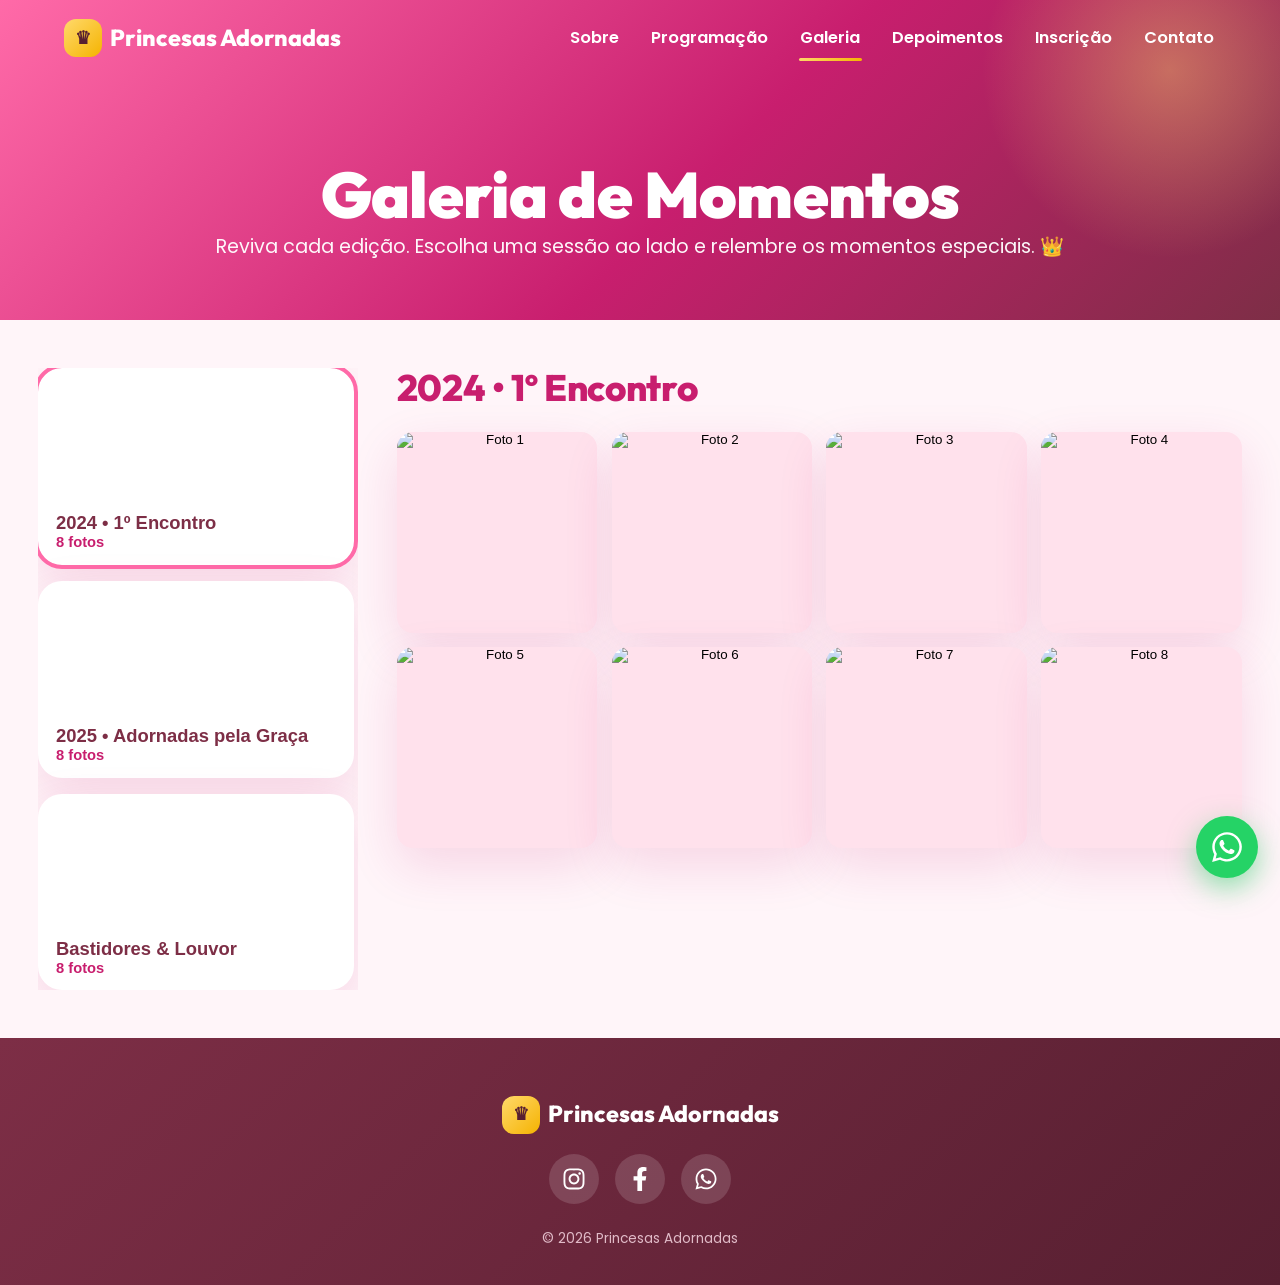
==== galeria.html @ 13e782c6 "Initial commit: site Princesas Adornadas Site estático do evento Princesas Adornadas com integração " ====
<!DOCTYPE html>
<html lang="pt-BR">
<head>
  <meta charset="UTF-8">
  <meta name="viewport" content="width=device-width, initial-scale=1.0">
  <title>Galeria — Princesas Adornadas</title>
  <meta name="description" content="Reviva os melhores momentos dos encontros Princesas Adornadas — fotos por edição.">
  <link rel="icon" href="favicon.svg" type="image/svg+xml">
  <link rel="preconnect" href="https://fonts.googleapis.com">
  <link rel="preconnect" href="https://fonts.gstatic.com" crossorigin>
  <link href="https://fonts.googleapis.com/css2?family=Cormorant+Garamond:ital,wght@1,500;1,600&family=Outfit:wght@500;600;700;800;900&family=Poppins:wght@300;400;500;600;700&display=swap" rel="stylesheet">
  <link rel="stylesheet" href="css/styles.css">
</head>
<body>

  <!-- ===== Topbar ===== -->
  <header id="topbar" class="compacto">
    <a href="index.html" class="logo"><span class="coroa">♛</span> <span data-nome-evento>Princesas Adornadas</span></a>
    <nav>
      <button id="menuBtn" aria-label="Abrir menu" aria-expanded="false">☰</button>
      <div class="nav-links" id="navLinks">
        <a href="index.html#sobre">Sobre</a>
        <a href="index.html#programacao">Programação</a>
        <a href="galeria.html" aria-current="page">Galeria</a>
        <a href="index.html#depoimentos">Depoimentos</a>
        <a href="inscricao.html">Inscrição</a>
        <a href="index.html#contato">Contato</a>
      </div>
    </nav>
  </header>

  <!-- ===== Hero da galeria ===== -->
  <section class="galeria-hero">
    <h1>Galeria de Momentos</h1>
    <p>Reviva cada edição. Escolha uma sessão ao lado e relembre os momentos especiais. 👑</p>
  </section>

  <!-- ===== Layout: menu de sessões + grade ===== -->
  <main class="galeria-layout">
    <aside id="galeria-menu" aria-label="Sessões"></aside>
    <section>
      <h2 id="galeria-titulo">Carregando…</h2>
      <div id="galeria-grade"></div>
    </section>
  </main>

  <!-- ===== Lightbox ===== -->
  <div id="lightbox" aria-hidden="true">
    <button class="lb-btn lb-fechar" onclick="fecharLightbox()" aria-label="Fechar">✕</button>
    <button class="lb-btn lb-prev" onclick="navLightbox(-1)" aria-label="Anterior">‹</button>
    <img id="lb-img" src="" alt="Foto ampliada">
    <button class="lb-btn lb-next" onclick="navLightbox(1)" aria-label="Próxima">›</button>
  </div>

  <!-- ===== Rodapé ===== -->
  <footer>
    <div class="logo"><span class="coroa">♛</span> <span data-nome-evento>Princesas Adornadas</span></div>
    <div class="redes">
      <a data-instagram target="_blank" rel="noopener" aria-label="Instagram"><svg class="ig-svg" viewBox="0 0 448 512" aria-hidden="true"><path d="M224.1 141c-63.6 0-114.9 51.3-114.9 114.9s51.3 114.9 114.9 114.9S339 319.5 339 255.9 287.7 141 224.1 141zm0 189.6c-41.1 0-74.7-33.5-74.7-74.7s33.5-74.7 74.7-74.7 74.7 33.5 74.7 74.7-33.6 74.7-74.7 74.7zm146.4-194.3c0 14.9-12 26.8-26.8 26.8-14.9 0-26.8-12-26.8-26.8s12-26.8 26.8-26.8 26.8 12 26.8 26.8zm76.1 27.2c-1.7-35.9-9.9-67.7-36.2-93.9-26.2-26.2-58-34.4-93.9-36.2-37-2.1-147.9-2.1-184.9 0-35.8 1.7-67.6 9.9-93.9 36.1s-34.4 58-36.2 93.9c-2.1 37-2.1 147.9 0 184.9 1.7 35.9 9.9 67.7 36.2 93.9s58 34.4 93.9 36.2c37 2.1 147.9 2.1 184.9 0 35.9-1.7 67.7-9.9 93.9-36.2 26.2-26.2 34.4-58 36.2-93.9 2.1-37 2.1-147.8 0-184.8zM398.8 388c-7.8 19.6-22.9 34.7-42.6 42.6-29.5 11.7-99.5 9-132.1 9s-102.7 2.6-132.1-9c-19.6-7.8-34.7-22.9-42.6-42.6-11.7-29.5-9-99.5-9-132.1s-2.6-102.7 9-132.1c7.8-19.6 22.9-34.7 42.6-42.6 29.5-11.7 99.5-9 132.1-9s102.7-2.6 132.1 9c19.6 7.8 34.7 22.9 42.6 42.6 11.7 29.5 9 99.5 9 132.1s2.7 102.7-9 132.1z"/></svg></a>
      <a data-facebook target="_blank" rel="noopener" aria-label="Facebook"><svg class="fb-svg" viewBox="0 0 320 512" aria-hidden="true"><path d="M279.14 288l14.22-92.66h-88.91v-60.13c0-25.35 12.42-50.06 52.24-50.06h40.42V6.26S260.43 0 225.36 0c-73.22 0-121.08 44.38-121.08 124.72v70.62H22.89V288h81.39v224h100.17V288z"/></svg></a>
      <a data-whatsapp target="_blank" rel="noopener" aria-label="WhatsApp"><svg class="wa-svg" viewBox="0 0 448 512" aria-hidden="true"><path d="M380.9 97.1C339 55.1 283.2 32 223.9 32c-122.4 0-222 99.6-222 222 0 39.1 10.2 77.3 29.6 111L0 480l117.7-30.9c32.4 17.7 68.9 27 106.1 27h.1c122.3 0 224.1-99.6 224.1-222 0-59.3-25.2-115-67.1-157zm-157 341.6c-33.2 0-65.7-8.9-94-25.7l-6.7-4-69.8 18.3L72 359.2l-4.4-7c-18.5-29.4-28.2-63.3-28.2-98.2 0-101.7 82.8-184.5 184.6-184.5 49.3 0 95.6 19.2 130.4 54.1 34.8 34.9 56.2 81.2 56.1 130.5 0 101.8-84.9 184.6-186.6 184.6zm101.2-138.2c-5.5-2.8-32.8-16.2-37.9-18-5.1-1.9-8.8-2.8-12.5 2.8-3.7 5.6-14.3 18-17.6 21.8-3.2 3.7-6.5 4.2-12 1.4-32.6-16.3-54-29.1-75.5-66-5.7-9.8 5.7-9.1 16.3-30.3 1.8-3.7.9-6.9-.5-9.7-1.4-2.8-12.5-30.1-17.1-41.2-4.5-10.8-9.1-9.3-12.5-9.5-3.2-.2-6.9-.2-10.6-.2-3.7 0-9.7 1.4-14.8 6.9-5.1 5.6-19.4 19-19.4 46.3 0 27.3 19.9 53.7 22.6 57.4 2.8 3.7 39.1 59.7 94.8 83.8 35.2 15.2 49 16.5 66.6 13.9 10.7-1.6 32.8-13.4 37.4-26.4 4.6-13 4.6-24.1 3.2-26.4-1.3-2.5-5-3.9-10.5-6.6z"/></svg></a>
    </div>
    <p class="copy">© <span id="ano"></span> Princesas Adornadas</p>
  </footer>

  <a id="whatsFloat" data-whatsapp target="_blank" rel="noopener" aria-label="Fale no WhatsApp"><svg class="wa-svg" viewBox="0 0 448 512" aria-hidden="true"><path d="M380.9 97.1C339 55.1 283.2 32 223.9 32c-122.4 0-222 99.6-222 222 0 39.1 10.2 77.3 29.6 111L0 480l117.7-30.9c32.4 17.7 68.9 27 106.1 27h.1c122.3 0 224.1-99.6 224.1-222 0-59.3-25.2-115-67.1-157zm-157 341.6c-33.2 0-65.7-8.9-94-25.7l-6.7-4-69.8 18.3L72 359.2l-4.4-7c-18.5-29.4-28.2-63.3-28.2-98.2 0-101.7 82.8-184.5 184.6-184.5 49.3 0 95.6 19.2 130.4 54.1 34.8 34.9 56.2 81.2 56.1 130.5 0 101.8-84.9 184.6-186.6 184.6zm101.2-138.2c-5.5-2.8-32.8-16.2-37.9-18-5.1-1.9-8.8-2.8-12.5 2.8-3.7 5.6-14.3 18-17.6 21.8-3.2 3.7-6.5 4.2-12 1.4-32.6-16.3-54-29.1-75.5-66-5.7-9.8 5.7-9.1 16.3-30.3 1.8-3.7.9-6.9-.5-9.7-1.4-2.8-12.5-30.1-17.1-41.2-4.5-10.8-9.1-9.3-12.5-9.5-3.2-.2-6.9-.2-10.6-.2-3.7 0-9.7 1.4-14.8 6.9-5.1 5.6-19.4 19-19.4 46.3 0 27.3 19.9 53.7 22.6 57.4 2.8 3.7 39.1 59.7 94.8 83.8 35.2 15.2 49 16.5 66.6 13.9 10.7-1.6 32.8-13.4 37.4-26.4 4.6-13 4.6-24.1 3.2-26.4-1.3-2.5-5-3.9-10.5-6.6z"/></svg></a>

  <script src="js/config.js"></script>
  <script src="js/api.js"></script>
  <script src="js/drive.js"></script>
  <script src="js/galeria.js"></script>
  <script src="js/main.js"></script>
</body>
</html>
---- css/styles.css ----
/* =====================================================================
   PRINCESAS ADORNADAS — Estilos (visual moderno / landing de evento)
   Vibrante, arredondado, com gradientes rosa-magenta + dourado.
   Acessível: fontes grandes, alto contraste, botões grandes, foco visível.
   ===================================================================== */

:root {
  /* Cores da marca (vivas) */
  --vinho: #7d2e46;
  --vinho-esc: #571f31;
  --magenta: #c81e6e;
  --magenta-esc: #a01457;
  --rosa: #ff6aa8;
  --rosa-claro: #ffe1ec;
  --rosa-bg: #fff5f9;
  --ouro: #f5b301;
  --ouro-esc: #c98a00;
  --ouro-claro: #ffd96b;
  --texto: #3a2230;
  --texto-suave: #6b4a5a;
  --branco: #ffffff;

  /* Gradientes */
  --grad-primario: linear-gradient(135deg, #ff6aa8 0%, #c81e6e 100%);
  --grad-festa: linear-gradient(135deg, #ff6aa8 0%, #c81e6e 55%, #7d2e46 100%);
  --grad-ouro: linear-gradient(135deg, #ffd96b 0%, #f5b301 100%);
  --grad-escuro: linear-gradient(135deg, #7d2e46 0%, #571f31 100%);

  /* Formas / sombras */
  --r: 24px;
  --r-lg: 34px;
  --r-sm: 16px;
  --sombra: 0 18px 50px rgba(200, 30, 110, .14);
  --sombra-forte: 0 26px 70px rgba(200, 30, 110, .26);
  --glow: 0 12px 30px rgba(255, 106, 168, .5);

  --fonte-titulo: "Outfit", "Segoe UI", sans-serif;
  --fonte-corpo: "Poppins", "Segoe UI", sans-serif;
  --fonte-fancy: "Cormorant Garamond", Georgia, serif;
}

* { margin: 0; padding: 0; box-sizing: border-box; }
html { scroll-behavior: smooth; }
body {
  font-family: var(--fonte-corpo);
  color: var(--texto);
  background: var(--rosa-bg);
  font-size: 18px;
  line-height: 1.75;
  overflow-x: hidden;
  -webkit-text-size-adjust: 100%;
}
img { max-width: 100%; display: block; }
a { color: inherit; text-decoration: none; }
h1, h2, h3 { font-family: var(--fonte-titulo); color: var(--vinho); font-weight: 800; line-height: 1.1; letter-spacing: -.01em; }

a:focus-visible, button:focus-visible, [tabindex]:focus-visible {
  outline: 3px solid var(--magenta); outline-offset: 3px; border-radius: 8px;
}
@media (prefers-reduced-motion: reduce) {
  * { animation: none !important; transition: none !important; scroll-behavior: auto !important; }
  [data-reveal] { opacity: 1 !important; transform: none !important; }
}

/* ---------- Utilidades ---------- */
.container { width: min(1160px, 92%); margin: 0 auto; }
.secao { padding: 96px 0; position: relative; }
.secao-alt { background:
  radial-gradient(1200px 500px at 100% -10%, rgba(255,106,168,.12), transparent 60%),
  radial-gradient(900px 500px at -10% 110%, rgba(245,179,1,.12), transparent 60%),
  #fff; }
.titulo-secao {
  font-size: clamp(2.1rem, 5.2vw, 3.4rem); text-align: center; margin-bottom: .4rem; font-weight: 900;
  background: var(--grad-festa); -webkit-background-clip: text; background-clip: text; color: transparent;
}
.subtitulo-secao { text-align: center; color: var(--texto-suave); font-size: 1.2rem; margin-bottom: 3rem; font-weight: 500; }
/* "eyebrow" / selo de seção */
.eyebrow { display: block; text-align: center; text-transform: uppercase; letter-spacing: .18em;
  font-weight: 700; font-size: .82rem; color: var(--magenta); margin-bottom: .8rem; }
.eyebrow::before { content: "✦ "; }
.ornamento { display: none; }

/* ---------- Botões ---------- */
.btn {
  display: inline-flex; align-items: center; gap: .6rem; justify-content: center;
  padding: 1.1rem 2.4rem; border-radius: 999px; font-weight: 700; font-size: 1.1rem;
  min-height: 56px; cursor: pointer; border: none; transition: transform .25s, box-shadow .25s, background .25s;
  letter-spacing: .01em; text-align: center; font-family: var(--fonte-titulo);
}
.btn:hover { transform: translateY(-3px); }
.btn-ouro { background: var(--grad-ouro); color: var(--vinho-esc); box-shadow: 0 12px 30px rgba(245,179,1,.45); }
.btn-ouro:hover { box-shadow: 0 18px 40px rgba(245,179,1,.6); }
.btn-vinho, .btn-primario { background: var(--grad-primario); color: #fff; box-shadow: var(--glow); }
.btn-vinho:hover, .btn-primario:hover { box-shadow: 0 18px 44px rgba(255,106,168,.65); }
.btn-linha { background: rgba(255,255,255,.14); border: 2px solid rgba(255,255,255,.85); color: #fff; backdrop-filter: blur(4px); }
.btn-linha:hover { background: #fff; color: var(--magenta); }
.btn-grande { font-size: 1.3rem; padding: 1.3rem 3rem; min-height: 64px; }
.btn-whats { background: #25d366; color: #fff; box-shadow: 0 12px 30px rgba(37,211,102,.4); }
.btn-whats:hover { background: #1da851; }
.btn-whats .wa-svg { width: 1.4em; height: 1.4em; color: #fff; fill: #fff; }

/* ---------- Topbar ---------- */
#topbar {
  position: fixed; top: 0; left: 0; right: 0; z-index: 100;
  display: flex; align-items: center; justify-content: space-between;
  padding: 1.1rem 5%; transition: .35s;
}
#topbar.compacto { background: rgba(255,255,255,.92); box-shadow: 0 6px 26px rgba(200,30,110,.12); padding: .6rem 5%; backdrop-filter: blur(10px); }
.logo { font-family: var(--fonte-titulo); font-size: 1.45rem; font-weight: 800; color: #fff; display: flex; align-items: center; gap: .5rem; }
#topbar.compacto .logo { color: var(--vinho); }
.logo .coroa {
  display: inline-flex; align-items: center; justify-content: center; width: 38px; height: 38px;
  border-radius: 12px; background: var(--grad-ouro); color: var(--vinho-esc); font-size: 1.1rem;
}
.nav-links { display: flex; gap: 1.8rem; align-items: center; }
.nav-links a { font-weight: 600; font-size: 1.02rem; position: relative; color: #fff; padding: .3rem .1rem; }
#topbar.compacto .nav-links a { color: var(--texto); }
.nav-links a::after { content: ""; position: absolute; left: 0; bottom: -4px; width: 0; height: 3px; background: var(--grad-ouro); border-radius: 3px; transition: .3s; }
.nav-links a:hover::after, .nav-links a[aria-current]::after { width: 100%; }
#menuBtn { display: none; background: none; border: none; font-size: 1.7rem; color: #fff; cursor: pointer; }
#topbar.compacto #menuBtn { color: var(--vinho); }

/* ---------- Hero ---------- */
.hero {
  min-height: 100vh; display: flex; align-items: center; justify-content: center;
  text-align: center; position: relative; color: #fff; padding: 8rem 5% 5rem; overflow: hidden;
  background:
    linear-gradient(135deg, rgba(125,46,70,.86), rgba(200,30,110,.66)),
    url("https://images.unsplash.com/photo-1519225421980-715cb0215aed?w=1600&q=80") center/cover;
}
.hero::before, .hero::after { content: ""; position: absolute; border-radius: 50%; filter: blur(10px); opacity: .5; }
.hero::before { width: 320px; height: 320px; background: radial-gradient(circle, rgba(255,217,107,.6), transparent 70%); top: -80px; right: -60px; }
.hero::after { width: 360px; height: 360px; background: radial-gradient(circle, rgba(255,106,168,.55), transparent 70%); bottom: -120px; left: -80px; }
.hero-conteudo { max-width: 820px; position: relative; z-index: 1; animation: subir 1s ease; }
.hero .selo {
  display: inline-block; font-family: var(--fonte-titulo); letter-spacing: .2em; text-transform: uppercase;
  font-size: .82rem; font-weight: 700; color: #fff; margin-bottom: 1.4rem;
  background: rgba(255,255,255,.18); border: 1px solid rgba(255,255,255,.4);
  padding: .5rem 1.2rem; border-radius: 999px; backdrop-filter: blur(4px);
}
.hero h1 { color: #fff; font-size: clamp(3rem, 9vw, 6rem); font-weight: 900; text-shadow: 0 8px 40px rgba(0,0,0,.25); }
.hero .tema {
  font-family: var(--fonte-fancy); font-style: italic; font-size: clamp(1.4rem, 3.2vw, 2.2rem);
  font-weight: 600; margin-top: .4rem;
  background: var(--grad-ouro); -webkit-background-clip: text; background-clip: text; color: transparent;
  display: inline-block;
}
.hero .sub { margin: 1.4rem auto 2.2rem; font-size: 1.15rem; opacity: .96; max-width: 600px; }
.hero-botoes { display: flex; gap: 1rem; justify-content: center; flex-wrap: wrap; }
.hero .scroll-dica { position: absolute; bottom: 26px; left: 50%; transform: translateX(-50%); font-size: 2rem; color: #fff; z-index: 1; animation: pular 1.8s infinite; opacity: .9; }

/* ---------- Versículo ---------- */
.versiculo-bloco { text-align: center; max-width: 900px; margin: 0 auto; position: relative;
  background: var(--branco); border-radius: var(--r-lg); padding: 3.5rem 2.5rem; box-shadow: var(--sombra);
  border: 2px solid var(--rosa-claro); }
.versiculo-bloco::before { content: "❝"; font-family: var(--fonte-fancy); font-size: 5rem; color: var(--rosa);
  position: absolute; top: 6px; left: 30px; line-height: 1; }
.versiculo-bloco blockquote { font-family: var(--fonte-fancy); font-size: clamp(1.6rem, 4vw, 2.7rem); color: var(--vinho); font-style: italic; font-weight: 600; }
.versiculo-bloco cite { display: inline-block; margin-top: 1.4rem; color: #fff; font-style: normal; letter-spacing: .12em;
  text-transform: uppercase; font-size: .9rem; font-weight: 700; font-family: var(--fonte-titulo);
  background: var(--grad-primario); padding: .5rem 1.3rem; border-radius: 999px; }

/* ---------- Carrossel ---------- */
.carrossel { position: relative; max-width: 1000px; margin: 0 auto; border-radius: var(--r-lg);
  overflow: hidden; box-shadow: var(--sombra-forte); background: var(--rosa-claro); }
.car-trilho { position: relative; width: 100%; aspect-ratio: 16/9; }
.car-slide { position: absolute; inset: 0; opacity: 0; transition: opacity .7s ease; transform: scale(1.04); }
.car-slide.ativo { opacity: 1; transform: scale(1); transition: opacity .7s ease, transform 6s ease; }
.car-slide img { width: 100%; height: 100%; object-fit: cover; user-select: none; -webkit-user-drag: none; }
.car-btn { position: absolute; top: 50%; transform: translateY(-50%); width: 58px; height: 58px;
  border-radius: 50%; border: none; background: rgba(255,255,255,.92); color: var(--magenta);
  font-size: 2.2rem; line-height: 1; cursor: pointer; box-shadow: 0 6px 18px rgba(0,0,0,.25);
  display: flex; align-items: center; justify-content: center; transition: .25s; }
.car-btn:hover { background: var(--magenta); color: #fff; transform: translateY(-50%) scale(1.08); }
.car-prev { left: 16px; } .car-next { right: 16px; }
.car-dots { position: absolute; bottom: 16px; left: 0; right: 0; display: flex; gap: 10px; justify-content: center; }
.car-dot { width: 13px; height: 13px; border-radius: 999px; border: 2px solid #fff; background: rgba(255,255,255,.35);
  cursor: pointer; padding: 0; transition: .25s; }
.car-dot.ativo { background: #fff; width: 30px; }

/* ---------- Próximo evento + Countdown ---------- */
.evento-card { background: var(--branco); border-radius: var(--r-lg); box-shadow: var(--sombra); padding: 3rem 2rem;
  text-align: center; border: 2px solid var(--rosa-claro); max-width: 860px; margin: 0 auto; }
.evento-card h2, .evento-card h3 { font-size: clamp(1.7rem, 4vw, 2.3rem); }
.evento-meta { color: var(--magenta); margin: .5rem 0 2rem; font-size: 1.12rem; font-weight: 600; }
#countdown { display: flex; gap: 1rem; justify-content: center; flex-wrap: wrap; margin-bottom: 2rem; }
.cd-cell { background: var(--grad-festa); color: #fff; border-radius: 20px; min-width: 92px; padding: 1.1rem .6rem;
  box-shadow: var(--glow); }
.cd-num { display: block; font-size: 2.6rem; font-weight: 900; font-family: var(--fonte-titulo); line-height: 1; }
.cd-lbl { font-size: .72rem; text-transform: uppercase; letter-spacing: .14em; opacity: .92; font-weight: 600; }
.cd-fim { font-size: 1.6rem; font-weight: 800; color: var(--magenta); }

/* ---------- Sobre ---------- */
.sobre-grid { display: grid; grid-template-columns: 1fr 1fr; gap: 3.5rem; align-items: center; }
.sobre-grid img { border-radius: var(--r-lg); box-shadow: var(--sombra-forte); }
.sobre-texto p { margin-bottom: 1rem; color: var(--texto-suave); }
.sobre-texto p strong { color: var(--vinho); }
.pilares { display: grid; grid-template-columns: repeat(3, 1fr); gap: 1.4rem; margin-top: 3rem; }
.pilar { text-align: center; background: var(--branco); border-radius: var(--r); padding: 2.2rem 1.4rem; box-shadow: var(--sombra); transition: transform .3s, box-shadow .3s; }
.pilar:hover { transform: translateY(-8px); box-shadow: var(--sombra-forte); }
.pilar .ico { width: 72px; height: 72px; margin: 0 auto .8rem; border-radius: 20px; display: flex; align-items: center;
  justify-content: center; font-size: 2rem; background: var(--grad-primario); color: #fff; box-shadow: var(--glow); }
.pilar h3 { font-size: 1.35rem; margin-bottom: .4rem; }
.pilar p { color: var(--texto-suave); }

/* ---------- Idealizadora ---------- */
.ideal-card { display: grid; grid-template-columns: 280px 1fr; gap: 2.8rem; align-items: center;
  max-width: 920px; margin: 0 auto; background: var(--branco); border-radius: var(--r-lg);
  box-shadow: var(--sombra); padding: 2.8rem; }
.ideal-foto { width: 100%; aspect-ratio: 1; border-radius: 50%; background: var(--grad-primario) center/cover no-repeat;
  display: flex; align-items: center; justify-content: center; box-shadow: var(--glow);
  border: 6px solid #fff; outline: 3px solid var(--ouro-claro); }
.ideal-inicial { font-family: var(--fonte-titulo); font-size: 5rem; color: #fff; font-weight: 900; }
.ideal-texto h3 { font-size: 2.2rem; }
.ideal-papel { display: inline-block; color: #fff; background: var(--grad-primario); letter-spacing: .08em;
  text-transform: uppercase; font-size: .82rem; padding: .35rem 1rem; border-radius: 999px; margin: .4rem 0 1rem; font-weight: 700; }
.ideal-texto p { color: var(--texto-suave); margin-bottom: 1.2rem; }

/* ---------- Programação ---------- */
#programacao-lista { max-width: 860px; margin: 0 auto; display: grid; gap: 2.5rem; }
.prog-sessao { font-size: 1.7rem; display: inline-flex; align-items: center; gap: .6rem; margin-bottom: 1.2rem; color: var(--magenta); }
.prog-sessao::before { content: "●"; color: var(--ouro); }
.prog-ul { list-style: none; display: grid; gap: .9rem; }
.prog-item { display: flex; gap: 1.3rem; background: var(--branco); border-radius: var(--r); padding: 1.2rem 1.4rem;
  box-shadow: var(--sombra); align-items: flex-start; border-left: 6px solid var(--rosa); transition: transform .25s; }
.prog-item:hover { transform: translateX(6px); }
.prog-hora { font-family: var(--fonte-titulo); font-size: 1.5rem; font-weight: 800; color: var(--magenta); min-width: 72px; }
.prog-info strong { color: var(--vinho); font-size: 1.1rem; }
.prog-info p { color: var(--texto-suave); }

/* ---------- Depoimentos ---------- */
#depoimentos-lista { display: grid; grid-template-columns: repeat(auto-fit, minmax(300px, 1fr)); gap: 1.6rem; }
.dep-card { background: var(--branco); border-radius: var(--r); padding: 2.4rem 1.9rem 1.9rem; box-shadow: var(--sombra);
  position: relative; transition: transform .3s, box-shadow .3s; border-top: 5px solid transparent;
  border-image: var(--grad-primario) 1; }
.dep-card:hover { transform: translateY(-8px); box-shadow: var(--sombra-forte); }
.dep-aspas { font-family: var(--fonte-fancy); font-size: 4.5rem; line-height: .5; color: var(--rosa);
  position: absolute; top: 26px; right: 22px; opacity: .4; }
.dep-card blockquote { font-style: italic; margin-bottom: 1.3rem; position: relative; z-index: 1; color: var(--texto); }
.dep-card figcaption strong { color: var(--magenta); display: block; font-size: 1.05rem; }
.dep-card figcaption span { font-size: .95rem; color: var(--texto-suave); }

/* ---------- CTA de inscrição ---------- */
.cta-inscricao { text-align: center; background: var(--grad-festa); color: #fff; border-radius: var(--r-lg);
  padding: 4rem 2rem; box-shadow: var(--sombra-forte); position: relative; overflow: hidden; }
.cta-inscricao::after { content: "👑"; position: absolute; font-size: 9rem; opacity: .12; right: 4%; top: 50%; transform: translateY(-50%); }
.cta-inscricao h2 { color: #fff; font-size: clamp(2rem, 4.6vw, 3rem); font-weight: 900; }
.cta-inscricao p { margin: .9rem auto 2rem; max-width: 580px; font-size: 1.2rem; opacity: .96; }

/* ---------- Investimento / Ingresso ---------- */
.ingresso-grid { display: grid; grid-template-columns: 1.25fr 1fr; gap: 1.8rem; max-width: 1000px; margin: 0 auto; align-items: stretch; }
.preco-card { position: relative; background: var(--branco); border-radius: var(--r-lg); padding: 2.8rem 2.4rem; box-shadow: var(--sombra-forte); border: 2px solid var(--rosa-claro); text-align: center; }
.preco-badge { position: absolute; top: -15px; left: 50%; transform: translateX(-50%); background: var(--grad-ouro);
  color: var(--vinho-esc); font-weight: 800; font-size: .78rem; padding: .45rem 1.2rem; border-radius: 999px;
  text-transform: uppercase; letter-spacing: .08em; box-shadow: 0 6px 16px rgba(245,179,1,.45); white-space: nowrap; font-family: var(--fonte-titulo); }
.preco-label { text-transform: uppercase; letter-spacing: .12em; color: var(--texto-suave); font-size: .85rem; font-weight: 600; margin-top: .5rem; }
.preco-valor { font-family: var(--fonte-titulo); font-weight: 900; font-size: clamp(2.8rem, 7vw, 3.8rem); line-height: 1;
  background: var(--grad-festa); -webkit-background-clip: text; background-clip: text; color: transparent; }
.preco-obs { color: var(--texto-suave); margin-bottom: 1.6rem; font-weight: 500; }
.incluso-lista { list-style: none; display: grid; gap: .75rem; margin: 0 0 1.9rem; text-align: left; }
.incluso-lista li { display: flex; align-items: flex-start; gap: .7rem; }
.incluso-lista li::before { content: "✓"; flex: none; width: 27px; height: 27px; border-radius: 50%;
  background: var(--grad-primario); color: #fff; font-weight: 900; display: flex; align-items: center; justify-content: center; font-size: .9rem; margin-top: 3px; }
.preco-card .btn { width: 100%; }
.local-card { background: var(--grad-escuro); color: #fff; border-radius: var(--r-lg); padding: 2.6rem; box-shadow: var(--sombra);
  display: flex; flex-direction: column; align-items: center; text-align: center; justify-content: center; }
.local-ico { font-size: 2.4rem; width: 76px; height: 76px; border-radius: 22px; background: rgba(255,255,255,.14);
  display: flex; align-items: center; justify-content: center; margin-bottom: 1rem; }
.local-card h3 { color: #fff; font-size: 1.5rem; }
.local-card strong { font-size: 1.25rem; margin-top: .3rem; }
.local-card p { opacity: .85; margin-bottom: 1.6rem; }
.local-card .btn { margin-top: auto; }

/* ---------- Condições de pagamento ---------- */
.pagamento-card { max-width: 720px; margin: 0 auto; background: var(--branco); border-radius: var(--r-lg);
  box-shadow: var(--sombra-forte); padding: 3rem 2.4rem; text-align: center; border: 2px solid var(--rosa-claro); }
.pagamento-destaque { background: var(--grad-festa); color: #fff; border-radius: var(--r); padding: 1.9rem 1.4rem; margin-bottom: 1.5rem; }
.pg-label { display: block; text-transform: uppercase; letter-spacing: .14em; font-size: .82rem; font-weight: 700; opacity: .92; }
.pg-parcelas { display: block; font-family: var(--fonte-titulo); font-weight: 900; font-size: clamp(1.7rem, 4.6vw, 2.6rem); line-height: 1.15; margin-top: .3rem; }
.pagamento-obs { color: var(--texto-suave); max-width: 560px; margin: 0 auto 1.8rem; }
.pagamento-formas-wrap { margin-bottom: 1.9rem; }
.pagamento-formas-titulo { display: block; text-transform: uppercase; letter-spacing: .12em; font-size: .78rem; font-weight: 700; color: var(--magenta); margin-bottom: .8rem; }
.pagamento-formas { display: flex; flex-wrap: wrap; gap: .6rem; justify-content: center; }
.forma-chip { background: var(--rosa-claro); color: var(--vinho); font-weight: 600; padding: .55rem 1.15rem; border-radius: 999px; font-size: .96rem; }
.preco-parcelas { color: var(--magenta); font-weight: 700; font-size: 1.02rem; margin: -.5rem 0 1.1rem; }

/* ---------- Ofertas / PIX ---------- */
.pix-card { max-width: 540px; margin: 0 auto; background: var(--branco); border-radius: var(--r-lg); box-shadow: var(--sombra);
  padding: 2.6rem; text-align: center; border: 2px solid var(--rosa-claro); }
.pix-chave { font-family: monospace; background: var(--rosa-bg); padding: .9rem 1rem; border-radius: var(--r-sm); margin: 1rem 0;
  word-break: break-all; font-size: 1.05rem; color: var(--magenta-esc); border: 1px dashed var(--rosa); }
.pix-meta { color: var(--texto-suave); font-size: 1rem; margin-bottom: 1rem; }

/* ---------- Contato / Equipe ---------- */
.contato-grid { display: flex; gap: 1.4rem; justify-content: center; flex-wrap: wrap; }
.contato-card { background: var(--branco); border-radius: var(--r); padding: 2rem; box-shadow: var(--sombra);
  text-align: center; min-width: 240px; transition: transform .3s, box-shadow .3s; }
.contato-card:hover { transform: translateY(-6px); box-shadow: var(--sombra-forte); }
.contato-card .ico { font-size: 2rem; margin-bottom: .4rem; }
.contato-card strong { color: var(--vinho); font-size: 1.15rem; display: block; }
.contato-card p { color: var(--texto-suave); }
/* Cartão de pessoa (equipe) */
.pessoa-card { min-width: 260px; }
.pessoa-avatar { width: 76px; height: 76px; margin: 0 auto .7rem; border-radius: 50%; background: var(--grad-primario);
  color: #fff; font-family: var(--fonte-titulo); font-weight: 900; font-size: 2rem; display: flex; align-items: center;
  justify-content: center; box-shadow: var(--glow); border: 4px solid #fff; outline: 2px solid var(--ouro-claro); }
.pessoa-papel { display: inline-block; color: var(--magenta); font-weight: 600; font-size: .9rem; margin-bottom: 1.1rem; }
.pessoa-acoes { display: flex; flex-direction: column; gap: .7rem; align-items: center; }
.pessoa-acoes .btn-whats { width: 100%; }
.ig-link { display: inline-flex; align-items: center; gap: .5rem; color: var(--magenta); font-weight: 600; font-size: 1rem; }
.ig-link:hover { color: var(--magenta-esc); text-decoration: underline; }

/* ---------- Páginas internas (hero) ---------- */
.pagina-hero, .galeria-hero { padding: 10rem 5% 3.5rem; text-align: center; color: #fff; position: relative; overflow: hidden;
  background: var(--grad-festa); }
.pagina-hero::after, .galeria-hero::after { content: ""; position: absolute; width: 380px; height: 380px; border-radius: 50%;
  background: radial-gradient(circle, rgba(255,217,107,.4), transparent 70%); top: -120px; right: -80px; }
.pagina-hero h1, .galeria-hero h1 { color: #fff; font-size: clamp(2.4rem, 6vw, 4rem); font-weight: 900; position: relative; z-index: 1; }
.pagina-hero p, .galeria-hero p { opacity: .96; font-size: 1.2rem; position: relative; z-index: 1; }
.pagina-hero-meta { margin-top: .6rem; font-weight: 700; color: var(--ouro-claro); }

/* ---------- Página de inscrição ---------- */
.insc-wrap { max-width: 780px; margin: 0 auto; text-align: center; }
.passos { list-style: none; max-width: 660px; margin: 0 auto 2.5rem; display: grid; gap: 1rem; padding: 0; }
.passos li { display: flex; align-items: center; gap: 1.1rem; background: var(--branco); border-radius: var(--r);
  padding: 1.2rem 1.4rem; box-shadow: var(--sombra); font-size: 1.12rem; text-align: left; }
.passo-num { flex: none; width: 46px; height: 46px; border-radius: 50%; background: var(--grad-ouro);
  color: var(--vinho-esc); font-weight: 900; font-size: 1.4rem; display: flex; align-items: center; justify-content: center; font-family: var(--fonte-titulo); }
#formWrap iframe { width: 100%; min-height: 760px; border: none; border-radius: var(--r-lg); box-shadow: var(--sombra); background: #fff; }
.form-placeholder { background: var(--branco); border-radius: var(--r-lg); padding: 3rem; box-shadow: var(--sombra); }
.form-placeholder p { margin-bottom: 1.5rem; font-size: 1.15rem; }
.insc-alt { text-align: center; margin-top: 2.5rem; background: var(--rosa-claro); border-radius: var(--r-lg); padding: 2.2rem; }
.insc-alt p { font-size: 1.15rem; margin-bottom: 1.2rem; color: var(--vinho); font-weight: 500; }
.voltar { text-align: center; margin-top: 2.5rem; }
.voltar a { color: var(--magenta); font-weight: 700; font-size: 1.1rem; }
.voltar a:hover { text-decoration: underline; }

/* ---------- Galeria ---------- */
.galeria-layout { width: min(1280px, 94%); margin: 3rem auto; display: grid; grid-template-columns: 320px 1fr; gap: 2.4rem; }
#galeria-menu { display: grid; gap: 1rem; align-content: start; position: sticky; top: 96px; max-height: calc(100vh - 116px); overflow-y: auto; padding-right: 4px; }
.sessao-card { border: none; background: var(--branco); border-radius: var(--r); overflow: hidden; box-shadow: var(--sombra);
  cursor: pointer; text-align: left; transition: transform .3s, box-shadow .3s; padding: 0; }
.sessao-card:hover { transform: translateY(-4px); box-shadow: var(--sombra-forte); }
.sessao-card.ativo { outline: 4px solid var(--rosa); }
.sessao-img { height: 130px; background: var(--grad-primario) center/cover no-repeat; display: flex; align-items: center; justify-content: center; }
.sessao-sem { font-size: 2.6rem; }
.sessao-info { padding: .9rem 1.1rem; }
.sessao-info strong { color: var(--vinho); display: block; font-size: 1.15rem; }
.sessao-info span { font-size: .92rem; color: var(--magenta); font-weight: 600; }
#galeria-titulo { font-size: clamp(1.7rem, 4vw, 2.3rem); margin-bottom: 1.5rem; color: var(--magenta); }
#galeria-grade { display: grid; grid-template-columns: repeat(auto-fill, minmax(190px, 1fr)); gap: .9rem; }
.foto { border: none; padding: 0; background: var(--rosa-claro); border-radius: var(--r-sm); overflow: hidden; cursor: pointer; aspect-ratio: 1; box-shadow: var(--sombra); }
.foto img { width: 100%; height: 100%; object-fit: cover; transition: .4s; }
.foto:hover img { transform: scale(1.1); }

/* Lightbox */
#lightbox { position: fixed; inset: 0; background: rgba(58,33,41,.96); z-index: 200; display: none; align-items: center; justify-content: center; }
#lightbox.aberto { display: flex; }
#lb-img { max-width: 90%; max-height: 86vh; border-radius: var(--r); box-shadow: 0 30px 80px rgba(0,0,0,.6); }
.lb-btn { position: absolute; background: rgba(255,255,255,.16); border: none; color: #fff; font-size: 2rem; width: 58px; height: 58px; border-radius: 50%; cursor: pointer; transition: .25s; }
.lb-btn:hover { background: var(--magenta); }
.lb-fechar { top: 24px; right: 24px; }
.lb-prev { left: 24px; top: 50%; transform: translateY(-50%); }
.lb-next { right: 24px; top: 50%; transform: translateY(-50%); }

/* ---------- Botão flutuante WhatsApp ---------- */
#whatsFloat { position: fixed; right: 22px; bottom: 22px; width: 62px; height: 62px; border-radius: 50%; background: #25d366;
  color: #fff; display: none; align-items: center; justify-content: center; box-shadow: 0 10px 28px rgba(37,211,102,.5);
  z-index: 90; transition: .3s; }
#whatsFloat:hover { transform: scale(1.1); }
#whatsFloat .wa-svg { width: 34px; height: 34px; }

/* ---------- Ícones de marca ---------- */
.wa-svg, .ig-svg, .fb-svg { width: 1em; height: 1em; fill: currentColor; display: inline-block; vertical-align: middle; }
.contato-card .ico .wa-svg { color: #25d366; }
.contato-card .ico .fb-svg { color: #1877f2; }
.contato-card .ig-svg { color: #c13584; }
footer .wa-svg, footer .ig-svg, footer .fb-svg { width: 1.5rem; height: 1.5rem; }
.btn-linha .ig-svg { width: 1.3em; height: 1.3em; }

/* ---------- Rodapé ---------- */
footer { background: var(--grad-escuro); color: var(--rosa-claro); text-align: center; padding: 3.5rem 5% 2.2rem; }
footer .logo { color: #fff; justify-content: center; margin-bottom: .6rem; }
footer .redes { display: flex; gap: 1rem; justify-content: center; margin: 1.2rem 0; }
footer .redes a { width: 50px; height: 50px; border-radius: 50%; background: rgba(255,255,255,.14); display: flex;
  align-items: center; justify-content: center; color: #fff; transition: .25s; }
footer .redes a:hover { background: var(--ouro); color: var(--vinho-esc); transform: translateY(-3px); }
footer .copy { font-size: .85rem; opacity: .8; margin-top: 1.4rem; }

/* ---------- Reveal ---------- */
[data-reveal] { opacity: 0; transform: translateY(30px); transition: .8s cubic-bezier(.2,.7,.2,1); }
[data-reveal].visivel { opacity: 1; transform: none; }
.vazio { text-align: center; color: var(--texto-suave); padding: 2rem; grid-column: 1/-1; }

/* ---------- Animações ---------- */
@keyframes subir { from { opacity: 0; transform: translateY(40px); } to { opacity: 1; transform: none; } }
@keyframes pular { 0%,100% { transform: translateX(-50%) translateY(0); } 50% { transform: translateX(-50%) translateY(10px); } }

/* ---------- Hero: data + contagem + urgência ---------- */
.hero-data { font-weight: 600; font-size: 1.06rem; margin: 1rem 0 .2rem; opacity: .96; }
.hero-countdown { margin: 1.4rem 0 1.9rem; }
.hero-countdown #countdown { margin-bottom: .9rem; }
.hero .cd-cell { background: rgba(255,255,255,.16); border: 1px solid rgba(255,255,255,.35); backdrop-filter: blur(6px); box-shadow: none; }
.hero-urgencia { display: inline-block; background: rgba(255,255,255,.18); border: 1px solid rgba(255,255,255,.45);
  padding: .55rem 1.3rem; border-radius: 999px; font-weight: 700; font-size: 1.02rem; animation: pulso 1.9s infinite; }

/* ---------- Faixa de prova social ---------- */
.faixa-prova { background: var(--grad-festa); color: #fff; padding: 2.6rem 0; }
.prova-social { display: flex; justify-content: center; gap: 2.8rem; flex-wrap: wrap; text-align: center; }
.ps-item { min-width: 150px; }
.ps-num { display: block; font-family: var(--fonte-titulo); font-weight: 900; font-size: clamp(2.2rem, 5vw, 3.1rem); line-height: 1; }
.ps-label { font-size: 1rem; opacity: .95; font-weight: 500; }

/* ---------- Vagas (escassez) ---------- */
.vagas-card { max-width: 780px; margin: 0 auto; background: var(--branco); border-radius: var(--r-lg);
  box-shadow: var(--sombra-forte); padding: 3rem 2.4rem; text-align: center; border: 2px solid var(--rosa-claro); }
.vagas-selo { display: inline-block; background: var(--grad-primario); color: #fff; font-weight: 800; font-size: .8rem;
  text-transform: uppercase; letter-spacing: .08em; padding: .45rem 1.2rem; border-radius: 999px; margin-bottom: 1rem; font-family: var(--fonte-titulo); }
.vagas-card h2 { font-size: clamp(1.8rem, 4.6vw, 2.6rem); }
.vagas-sub { color: var(--texto-suave); margin-bottom: 1.9rem; font-size: 1.12rem; }
.vagas-barra-wrap { background: var(--rosa-claro); border-radius: 999px; height: 32px; overflow: hidden; margin-bottom: 1rem;
  box-shadow: inset 0 2px 6px rgba(200,30,110,.18); }
.vagas-barra { height: 100%; width: 0; border-radius: 999px; background: var(--grad-primario);
  transition: width 1.4s cubic-bezier(.2,.8,.2,1); display: flex; align-items: center; justify-content: flex-end; }
.vagas-barra.quase-esgotado { background: linear-gradient(135deg, #ff8a3d, #e02e2e); }
.vagas-pct { color: #fff; font-weight: 800; font-size: .85rem; padding-right: .9rem; font-family: var(--fonte-titulo); }
.vagas-info { font-size: 1.18rem; margin-bottom: 1.7rem; }
.vagas-info strong { color: var(--magenta); }
.vagas-restam { color: #e02e2e !important; }

/* ---------- Urgência no preço ---------- */
.preco-urgencia { color: #e02e2e; font-weight: 700; font-size: .96rem; margin: 0 0 1.4rem; }

@keyframes pulso { 0%,100% { transform: scale(1); } 50% { transform: scale(1.045); } }

/* ---------- Igreja responsável (Realização) ---------- */
.igreja-card { max-width: 640px; margin: 0 auto; text-align: center; background: var(--branco);
  border-radius: var(--r-lg); box-shadow: var(--sombra); padding: 2.8rem; border: 2px solid var(--rosa-claro); }
.igreja-ico { font-size: 2.4rem; width: 82px; height: 82px; margin: 0 auto 1rem; border-radius: 24px;
  background: var(--grad-primario); display: flex; align-items: center; justify-content: center; box-shadow: var(--glow); }
.igreja-card h2 { font-size: clamp(1.6rem, 4vw, 2.1rem); }
.igreja-card > p { color: var(--texto-suave); margin-bottom: 1.5rem; }
.igreja-redes { display: flex; gap: .9rem; justify-content: center; }
.igreja-redes a { width: 54px; height: 54px; border-radius: 50%; background: var(--rosa-claro); color: var(--vinho);
  display: flex; align-items: center; justify-content: center; transition: .25s; }
.igreja-redes a:hover { background: var(--magenta); color: #fff; transform: translateY(-3px); }
.igreja-redes svg { width: 1.5rem; height: 1.5rem; }
.tt-svg { width: 1em; height: 1em; fill: currentColor; display: inline-block; vertical-align: middle; }

/* ---------- Botão de inscrição no topo ---------- */
.btn-topo { background: var(--grad-ouro); color: var(--vinho-esc) !important; font-family: var(--fonte-titulo);
  font-weight: 800; padding: .6rem 1.4rem; border-radius: 999px; box-shadow: 0 8px 20px rgba(245,179,1,.4); }
.btn-topo::after { content: none !important; }
.btn-topo:hover { transform: translateY(-2px); }

/* ---------- Estrelas de avaliação ---------- */
.dep-estrelas { color: var(--ouro); letter-spacing: 3px; font-size: 1.15rem; margin-bottom: .5rem; }

/* ---------- FAQ ---------- */
.faq-lista { max-width: 760px; margin: 0 auto; display: grid; gap: .9rem; }
.faq-item { background: var(--branco); border-radius: var(--r); box-shadow: var(--sombra); border: 1px solid var(--rosa-claro); overflow: hidden; }
.faq-item summary { cursor: pointer; list-style: none; padding: 1.2rem 1.4rem; font-weight: 700; color: var(--vinho);
  font-family: var(--fonte-titulo); font-size: 1.12rem; display: flex; justify-content: space-between; align-items: center; gap: 1rem; }
.faq-item summary::-webkit-details-marker { display: none; }
.faq-mais { flex: none; width: 32px; height: 32px; border-radius: 50%; background: var(--grad-primario); color: #fff;
  display: flex; align-items: center; justify-content: center; font-weight: 900; font-size: 1.3rem; transition: transform .3s; }
.faq-item[open] .faq-mais { transform: rotate(45deg); }
.faq-resp { padding: 0 1.4rem 1.3rem; color: var(--texto-suave); }

/* ---------- Selos de confiança ---------- */
.confianca-strip { display: flex; flex-wrap: wrap; gap: 1rem 2rem; justify-content: center; margin-top: 1.9rem; position: relative; z-index: 1; }
.confianca-item { display: flex; align-items: center; gap: .5rem; font-weight: 600; font-size: 1rem; }
.conf-ico { font-size: 1.25rem; }

/* ---------- Barra fixa de inscrição (mobile) ---------- */
#sticky-cta { position: fixed; left: 0; right: 0; bottom: 0; z-index: 95; display: none; align-items: center;
  justify-content: space-between; gap: 1rem; padding: .7rem 1rem; background: rgba(255,255,255,.97);
  box-shadow: 0 -8px 30px rgba(200,30,110,.2); backdrop-filter: blur(8px); border-top: 1px solid var(--rosa-claro); }
#sticky-cta .btn { min-height: 48px; padding: .8rem 1.5rem; font-size: 1.05rem; white-space: nowrap; }
.sticky-info { display: flex; flex-direction: column; line-height: 1.2; }
.sticky-resumo { font-weight: 700; color: var(--vinho); font-size: .9rem; }
.sticky-preco { color: var(--magenta); font-weight: 800; font-family: var(--fonte-titulo); font-size: 1.15rem; }

/* ---------- Responsivo ---------- */
@media (max-width: 880px) {
  #menuBtn { display: flex; align-items: center; justify-content: center; width: 48px; height: 48px; font-size: 1.9rem; }
  .nav-links { position: fixed; top: 0; right: -100%; height: 100vh; width: 82%; max-width: 350px;
    background: var(--grad-escuro); flex-direction: column; justify-content: center; gap: 1.6rem; transition: .4s;
    box-shadow: -10px 0 50px rgba(0,0,0,.3); padding: 2rem; }
  .nav-links.aberto { right: 0; }
  .nav-links a, #topbar.compacto .nav-links a { color: #fff; font-size: 1.4rem; padding: .6rem; }
  .secao { padding: 64px 0; }
  .sobre-grid { grid-template-columns: 1fr; gap: 2rem; }
  .pilares { grid-template-columns: 1fr; }
  .ideal-card { grid-template-columns: 1fr; text-align: center; padding: 2rem; }
  .ideal-foto { width: 190px; margin: 0 auto; }
  .ideal-texto h3 { text-align: center; }
  .galeria-layout { grid-template-columns: 1fr; }
  #galeria-menu { position: static; max-height: none; grid-template-columns: repeat(auto-fill, minmax(150px, 1fr)); }
  .hero { background-attachment: scroll; }
  .car-btn { width: 48px; height: 48px; font-size: 1.8rem; }
  .ingresso-grid { grid-template-columns: 1fr; }
  /* CTA fixo no rodapé do celular */
  #sticky-cta { display: flex; }
  body { padding-bottom: 76px; }
  #whatsFloat { bottom: 88px; }
  .btn-topo { align-self: center; }
}

@media (max-width: 520px) {
  body { font-size: 17px; }
  .secao { padding: 52px 0; }
  .container { width: 90%; }
  .hero { padding: 7rem 5% 3.5rem; min-height: 94vh; }
  .hero-botoes { flex-direction: column; align-items: stretch; }
  .hero-botoes .btn { width: 100%; }
  .cd-cell { min-width: 72px; padding: .85rem .4rem; }
  .cd-num { font-size: 2rem; }
  .evento-card, .pix-card, .versiculo-bloco, .vagas-card { padding: 2rem 1.3rem; }
  .prova-social { gap: 1.4rem; }
  .ps-item { min-width: 42%; }
  .car-trilho { aspect-ratio: 4/3; }
  .car-btn { width: 44px; height: 44px; }
  #galeria-grade { grid-template-columns: repeat(auto-fill, minmax(140px, 1fr)); }
  #whatsFloat { width: 64px; height: 64px; right: 16px; bottom: 16px; }
  .lb-prev { left: 8px; } .lb-next { right: 8px; }
  .lb-btn { width: 50px; height: 50px; }
}
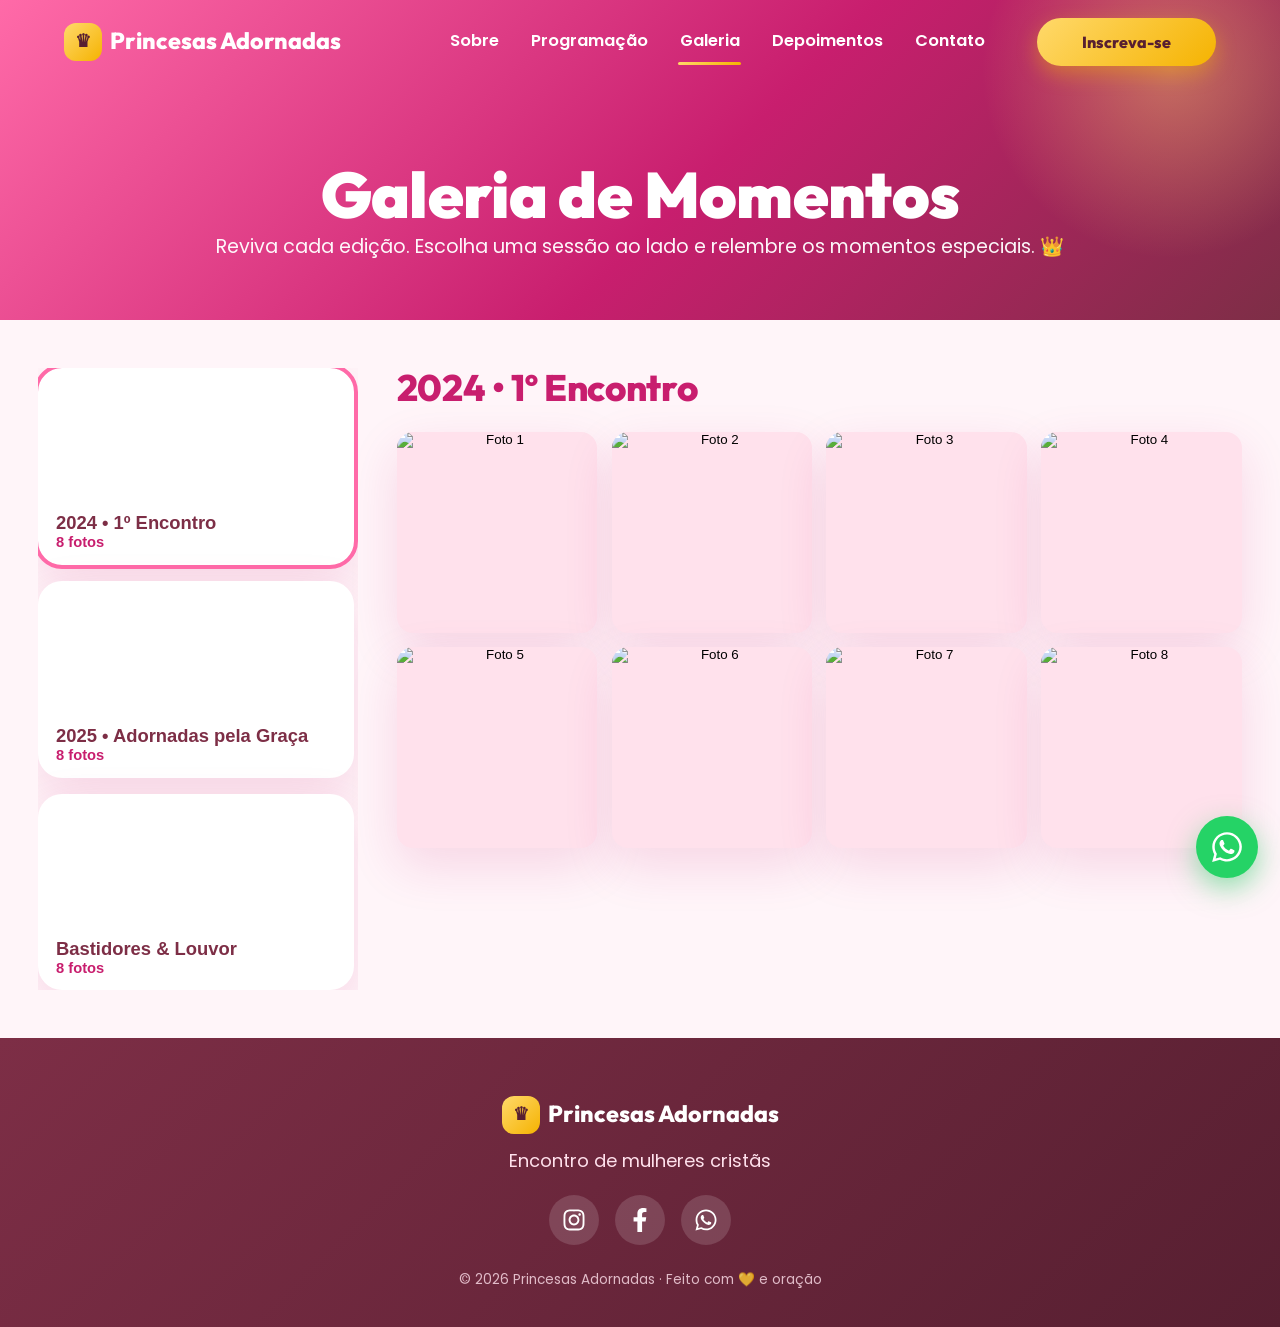
==== commit aa2cd741: "feat: Refactor site structure and enhance SEO - Updated `inscricao.html` to improve meta tags, add p" ====
--- a/galeria.html
+++ b/galeria.html
@@ -2,32 +2,42 @@
 <html lang="pt-BR">
 <head>
   <meta charset="UTF-8">
-  <meta name="viewport" content="width=device-width, initial-scale=1.0">
-  <title>Galeria — Princesas Adornadas</title>
-  <meta name="description" content="Reviva os melhores momentos dos encontros Princesas Adornadas — fotos por edição.">
+  <meta name="viewport" content="width=device-width, initial-scale=1.0, viewport-fit=cover">
+  <meta http-equiv="X-UA-Compatible" content="IE=edge">
+
+  <title>Galeria de Fotos — Princesas Adornadas</title>
+  <meta name="description" content="Reviva os melhores momentos do Princesas Adornadas em fotos: louvor, comunhão e ministração entre mulheres cristãs.">
+
   <link rel="icon" href="favicon.svg" type="image/svg+xml">
+  <link rel="apple-touch-icon" href="favicon.svg">
+  <meta name="theme-color" content="#c81e6e">
+
   <link rel="preconnect" href="https://fonts.googleapis.com">
   <link rel="preconnect" href="https://fonts.gstatic.com" crossorigin>
-  <link href="https://fonts.googleapis.com/css2?family=Cormorant+Garamond:ital,wght@1,500;1,600&family=Outfit:wght@500;600;700;800;900&family=Poppins:wght@300;400;500;600;700&display=swap" rel="stylesheet">
+  <link rel="dns-prefetch" href="https://script.google.com">
+  <link rel="dns-prefetch" href="https://drive.google.com">
+
+  <link rel="preload" as="style" href="https://fonts.googleapis.com/css2?family=Cormorant+Garamond:ital,wght@1,500;1,600&family=Outfit:wght@500;600;700;800;900&family=Poppins:wght@300;400;500;600;700&display=swap">
+  <link href="https://fonts.googleapis.com/css2?family=Cormorant+Garamond:ital,wght@1,500;1,600&family=Outfit:wght@500;600;700;800;900&family=Poppins:wght@300;400;500;600;700&display=swap" rel="stylesheet" media="print" onload="this.media='all'">
+  <noscript><link rel="stylesheet" href="https://fonts.googleapis.com/css2?family=Cormorant+Garamond:ital,wght@1,500;1,600&family=Outfit:wght@500;600;700;800;900&family=Poppins:wght@300;400;500;600;700&display=swap"></noscript>
+
   <link rel="stylesheet" href="css/styles.css">
+
+  <script src="js/config.js"></script>
+  <script src="js/seo.js"></script>
+  <script defer src="js/api.js"></script>
+  <script defer src="js/drive.js"></script>
+  <script defer src="js/galeria.js"></script>
+  <script defer src="js/header.js"></script>
+  <script defer src="js/footer.js"></script>
+  <script defer src="js/main.js"></script>
 </head>
 <body>
 
-  <!-- ===== Topbar ===== -->
-  <header id="topbar" class="compacto">
-    <a href="index.html" class="logo"><span class="coroa">♛</span> <span data-nome-evento>Princesas Adornadas</span></a>
-    <nav>
-      <button id="menuBtn" aria-label="Abrir menu" aria-expanded="false">☰</button>
-      <div class="nav-links" id="navLinks">
-        <a href="index.html#sobre">Sobre</a>
-        <a href="index.html#programacao">Programação</a>
-        <a href="galeria.html" aria-current="page">Galeria</a>
-        <a href="index.html#depoimentos">Depoimentos</a>
-        <a href="inscricao.html">Inscrição</a>
-        <a href="index.html#contato">Contato</a>
-      </div>
-    </nav>
-  </header>
+  <a class="pular-conteudo" href="#galeria-titulo">Pular para o conteúdo</a>
+
+  <!-- ===== Topbar (componente em js/header.js) ===== -->
+  <div id="header-mount" data-pagina="galeria"></div>
 
   <!-- ===== Hero da galeria ===== -->
   <section class="galeria-hero">
@@ -52,23 +62,8 @@
     <button class="lb-btn lb-next" onclick="navLightbox(1)" aria-label="Próxima">›</button>
   </div>
 
-  <!-- ===== Rodapé ===== -->
-  <footer>
-    <div class="logo"><span class="coroa">♛</span> <span data-nome-evento>Princesas Adornadas</span></div>
-    <div class="redes">
-      <a data-instagram target="_blank" rel="noopener" aria-label="Instagram"><svg class="ig-svg" viewBox="0 0 448 512" aria-hidden="true"><path d="M224.1 141c-63.6 0-114.9 51.3-114.9 114.9s51.3 114.9 114.9 114.9S339 319.5 339 255.9 287.7 141 224.1 141zm0 189.6c-41.1 0-74.7-33.5-74.7-74.7s33.5-74.7 74.7-74.7 74.7 33.5 74.7 74.7-33.6 74.7-74.7 74.7zm146.4-194.3c0 14.9-12 26.8-26.8 26.8-14.9 0-26.8-12-26.8-26.8s12-26.8 26.8-26.8 26.8 12 26.8 26.8zm76.1 27.2c-1.7-35.9-9.9-67.7-36.2-93.9-26.2-26.2-58-34.4-93.9-36.2-37-2.1-147.9-2.1-184.9 0-35.8 1.7-67.6 9.9-93.9 36.1s-34.4 58-36.2 93.9c-2.1 37-2.1 147.9 0 184.9 1.7 35.9 9.9 67.7 36.2 93.9s58 34.4 93.9 36.2c37 2.1 147.9 2.1 184.9 0 35.9-1.7 67.7-9.9 93.9-36.2 26.2-26.2 34.4-58 36.2-93.9 2.1-37 2.1-147.8 0-184.8zM398.8 388c-7.8 19.6-22.9 34.7-42.6 42.6-29.5 11.7-99.5 9-132.1 9s-102.7 2.6-132.1-9c-19.6-7.8-34.7-22.9-42.6-42.6-11.7-29.5-9-99.5-9-132.1s-2.6-102.7 9-132.1c7.8-19.6 22.9-34.7 42.6-42.6 29.5-11.7 99.5-9 132.1-9s102.7-2.6 132.1 9c19.6 7.8 34.7 22.9 42.6 42.6 11.7 29.5 9 99.5 9 132.1s2.7 102.7-9 132.1z"/></svg></a>
-      <a data-facebook target="_blank" rel="noopener" aria-label="Facebook"><svg class="fb-svg" viewBox="0 0 320 512" aria-hidden="true"><path d="M279.14 288l14.22-92.66h-88.91v-60.13c0-25.35 12.42-50.06 52.24-50.06h40.42V6.26S260.43 0 225.36 0c-73.22 0-121.08 44.38-121.08 124.72v70.62H22.89V288h81.39v224h100.17V288z"/></svg></a>
-      <a data-whatsapp target="_blank" rel="noopener" aria-label="WhatsApp"><svg class="wa-svg" viewBox="0 0 448 512" aria-hidden="true"><path d="M380.9 97.1C339 55.1 283.2 32 223.9 32c-122.4 0-222 99.6-222 222 0 39.1 10.2 77.3 29.6 111L0 480l117.7-30.9c32.4 17.7 68.9 27 106.1 27h.1c122.3 0 224.1-99.6 224.1-222 0-59.3-25.2-115-67.1-157zm-157 341.6c-33.2 0-65.7-8.9-94-25.7l-6.7-4-69.8 18.3L72 359.2l-4.4-7c-18.5-29.4-28.2-63.3-28.2-98.2 0-101.7 82.8-184.5 184.6-184.5 49.3 0 95.6 19.2 130.4 54.1 34.8 34.9 56.2 81.2 56.1 130.5 0 101.8-84.9 184.6-186.6 184.6zm101.2-138.2c-5.5-2.8-32.8-16.2-37.9-18-5.1-1.9-8.8-2.8-12.5 2.8-3.7 5.6-14.3 18-17.6 21.8-3.2 3.7-6.5 4.2-12 1.4-32.6-16.3-54-29.1-75.5-66-5.7-9.8 5.7-9.1 16.3-30.3 1.8-3.7.9-6.9-.5-9.7-1.4-2.8-12.5-30.1-17.1-41.2-4.5-10.8-9.1-9.3-12.5-9.5-3.2-.2-6.9-.2-10.6-.2-3.7 0-9.7 1.4-14.8 6.9-5.1 5.6-19.4 19-19.4 46.3 0 27.3 19.9 53.7 22.6 57.4 2.8 3.7 39.1 59.7 94.8 83.8 35.2 15.2 49 16.5 66.6 13.9 10.7-1.6 32.8-13.4 37.4-26.4 4.6-13 4.6-24.1 3.2-26.4-1.3-2.5-5-3.9-10.5-6.6z"/></svg></a>
-    </div>
-    <p class="copy">© <span id="ano"></span> Princesas Adornadas</p>
-  </footer>
+  <!-- ===== Rodapé + WhatsApp flutuante (componente em js/footer.js) ===== -->
+  <div id="footer-mount"></div>
 
-  <a id="whatsFloat" data-whatsapp target="_blank" rel="noopener" aria-label="Fale no WhatsApp"><svg class="wa-svg" viewBox="0 0 448 512" aria-hidden="true"><path d="M380.9 97.1C339 55.1 283.2 32 223.9 32c-122.4 0-222 99.6-222 222 0 39.1 10.2 77.3 29.6 111L0 480l117.7-30.9c32.4 17.7 68.9 27 106.1 27h.1c122.3 0 224.1-99.6 224.1-222 0-59.3-25.2-115-67.1-157zm-157 341.6c-33.2 0-65.7-8.9-94-25.7l-6.7-4-69.8 18.3L72 359.2l-4.4-7c-18.5-29.4-28.2-63.3-28.2-98.2 0-101.7 82.8-184.5 184.6-184.5 49.3 0 95.6 19.2 130.4 54.1 34.8 34.9 56.2 81.2 56.1 130.5 0 101.8-84.9 184.6-186.6 184.6zm101.2-138.2c-5.5-2.8-32.8-16.2-37.9-18-5.1-1.9-8.8-2.8-12.5 2.8-3.7 5.6-14.3 18-17.6 21.8-3.2 3.7-6.5 4.2-12 1.4-32.6-16.3-54-29.1-75.5-66-5.7-9.8 5.7-9.1 16.3-30.3 1.8-3.7.9-6.9-.5-9.7-1.4-2.8-12.5-30.1-17.1-41.2-4.5-10.8-9.1-9.3-12.5-9.5-3.2-.2-6.9-.2-10.6-.2-3.7 0-9.7 1.4-14.8 6.9-5.1 5.6-19.4 19-19.4 46.3 0 27.3 19.9 53.7 22.6 57.4 2.8 3.7 39.1 59.7 94.8 83.8 35.2 15.2 49 16.5 66.6 13.9 10.7-1.6 32.8-13.4 37.4-26.4 4.6-13 4.6-24.1 3.2-26.4-1.3-2.5-5-3.9-10.5-6.6z"/></svg></a>
-
-  <script src="js/config.js"></script>
-  <script src="js/api.js"></script>
-  <script src="js/drive.js"></script>
-  <script src="js/galeria.js"></script>
-  <script src="js/main.js"></script>
 </body>
 </html>
--- a/css/styles.css
+++ b/css/styles.css
@@ -57,6 +57,20 @@
 a:focus-visible, button:focus-visible, [tabindex]:focus-visible {
   outline: 3px solid var(--magenta); outline-offset: 3px; border-radius: 8px;
 }
+
+/* Skip link (acessibilidade — pular para o conteúdo principal) */
+.pular-conteudo {
+  position: absolute;
+  left: -9999px;
+  top: 0;
+  z-index: 9999;
+  background: var(--vinho);
+  color: #fff;
+  padding: .75rem 1.1rem;
+  border-radius: 0 0 12px 0;
+  font-weight: 700;
+}
+.pular-conteudo:focus { left: 0; outline: 3px solid var(--ouro); }
 @media (prefers-reduced-motion: reduce) {
   * { animation: none !important; transition: none !important; scroll-behavior: auto !important; }
   [data-reveal] { opacity: 1 !important; transform: none !important; }
@@ -228,17 +242,29 @@
 .prog-info strong { color: var(--vinho); font-size: 1.1rem; }
 .prog-info p { color: var(--texto-suave); }
 
-/* ---------- Depoimentos ---------- */
-#depoimentos-lista { display: grid; grid-template-columns: repeat(auto-fit, minmax(300px, 1fr)); gap: 1.6rem; }
-.dep-card { background: var(--branco); border-radius: var(--r); padding: 2.4rem 1.9rem 1.9rem; box-shadow: var(--sombra);
-  position: relative; transition: transform .3s, box-shadow .3s; border-top: 5px solid transparent;
-  border-image: var(--grad-primario) 1; }
-.dep-card:hover { transform: translateY(-8px); box-shadow: var(--sombra-forte); }
+/* ---------- Depoimentos (carrossel com múltiplos visíveis) ---------- */
+#depoimentos-lista { max-width: 1200px; margin: 0 auto; }
+.dep-carrossel { position: relative; padding: 0 56px; }
+.dep-viewport { overflow: hidden; padding: 8px 4px 16px; }
+.dep-trilho { display: grid; gap: 18px; transition: transform .55s ease; }
+.dep-card { background: var(--branco); border-radius: var(--r); padding: 2.6rem 1.8rem 1.8rem; box-shadow: var(--sombra);
+  position: relative; border-top: 5px solid transparent; border-image: var(--grad-primario) 1;
+  display: flex; flex-direction: column; }
 .dep-aspas { font-family: var(--fonte-fancy); font-size: 4.5rem; line-height: .5; color: var(--rosa);
   position: absolute; top: 26px; right: 22px; opacity: .4; }
-.dep-card blockquote { font-style: italic; margin-bottom: 1.3rem; position: relative; z-index: 1; color: var(--texto); }
+.dep-card blockquote { font-style: italic; margin-bottom: 1.3rem; position: relative; z-index: 1; color: var(--texto); flex: 1; }
 .dep-card figcaption strong { color: var(--magenta); display: block; font-size: 1.05rem; }
 .dep-card figcaption span { font-size: .95rem; color: var(--texto-suave); }
+.dep-btn { position: absolute; top: 50%; transform: translateY(-50%); width: 48px; height: 48px;
+  border-radius: 50%; border: none; background: var(--branco); color: var(--magenta);
+  font-size: 2rem; line-height: 1; cursor: pointer; box-shadow: var(--sombra);
+  display: flex; align-items: center; justify-content: center; transition: .25s; z-index: 2; }
+.dep-btn:hover { background: var(--magenta); color: #fff; transform: translateY(-50%) scale(1.08); }
+.dep-prev { left: 0; } .dep-next { right: 0; }
+.dep-dots { display: flex; gap: 10px; justify-content: center; margin-top: 1.4rem; }
+.dep-dot { width: 11px; height: 11px; border-radius: 999px; border: 2px solid var(--magenta);
+  background: transparent; cursor: pointer; padding: 0; transition: .25s; }
+.dep-dot.ativo { background: var(--magenta); width: 28px; }
 
 /* ---------- CTA de inscrição ---------- */
 .cta-inscricao { text-align: center; background: var(--grad-festa); color: #fff; border-radius: var(--r-lg);
@@ -326,7 +352,7 @@
   padding: 1.2rem 1.4rem; box-shadow: var(--sombra); font-size: 1.12rem; text-align: left; }
 .passo-num { flex: none; width: 46px; height: 46px; border-radius: 50%; background: var(--grad-ouro);
   color: var(--vinho-esc); font-weight: 900; font-size: 1.4rem; display: flex; align-items: center; justify-content: center; font-family: var(--fonte-titulo); }
-#formWrap iframe { width: 100%; min-height: 760px; border: none; border-radius: var(--r-lg); box-shadow: var(--sombra); background: #fff; }
+#formWrap iframe { width: 100%; min-height: 1400px; border: none; border-radius: var(--r-lg); box-shadow: var(--sombra); background: #fff; }
 .form-placeholder { background: var(--branco); border-radius: var(--r-lg); padding: 3rem; box-shadow: var(--sombra); }
 .form-placeholder p { margin-bottom: 1.5rem; font-size: 1.15rem; }
 .insc-alt { text-align: center; margin-top: 2.5rem; background: var(--rosa-claro); border-radius: var(--r-lg); padding: 2.2rem; }
@@ -447,11 +473,16 @@
 .igreja-redes svg { width: 1.5rem; height: 1.5rem; }
 .tt-svg { width: 1em; height: 1em; fill: currentColor; display: inline-block; vertical-align: middle; }
 
-/* ---------- Botão de inscrição no topo ---------- */
-.btn-topo { background: var(--grad-ouro); color: var(--vinho-esc) !important; font-family: var(--fonte-titulo);
-  font-weight: 800; padding: .6rem 1.4rem; border-radius: 999px; box-shadow: 0 8px 20px rgba(245,179,1,.4); }
-.btn-topo::after { content: none !important; }
-.btn-topo:hover { transform: translateY(-2px); }
+/* ---------- Botão de inscrição no topo ----------
+   Usa .nav-links a.btn-topo para vencer a especificidade de
+   .nav-links a (que senão sobrescreveria o padding). */
+.nav-links a.btn-topo { display: inline-flex; align-items: center; justify-content: center;
+  background: var(--grad-ouro); color: var(--vinho-esc) !important; font-family: var(--fonte-titulo);
+  font-weight: 800; font-size: 1rem; line-height: 1; padding: 1rem 2.8rem; border-radius: 999px;
+  margin-left: 1.4rem;
+  box-shadow: 0 8px 20px rgba(245,179,1,.4); transition: transform .25s, box-shadow .25s; }
+.nav-links a.btn-topo::after { content: none !important; }
+.nav-links a.btn-topo:hover { transform: translateY(-2px); box-shadow: 0 12px 26px rgba(245,179,1,.55); }
 
 /* ---------- Estrelas de avaliação ---------- */
 .dep-estrelas { color: var(--ouro); letter-spacing: 3px; font-size: 1.15rem; margin-bottom: .5rem; }
@@ -499,12 +530,15 @@
   #galeria-menu { position: static; max-height: none; grid-template-columns: repeat(auto-fill, minmax(150px, 1fr)); }
   .hero { background-attachment: scroll; }
   .car-btn { width: 48px; height: 48px; font-size: 1.8rem; }
+  .dep-carrossel { padding: 0 8px; }
+  .dep-btn { width: 40px; height: 40px; font-size: 1.7rem; background: rgba(255,255,255,.9); }
+  .dep-prev { left: -6px; } .dep-next { right: -6px; }
   .ingresso-grid { grid-template-columns: 1fr; }
   /* CTA fixo no rodapé do celular */
   #sticky-cta { display: flex; }
   body { padding-bottom: 76px; }
   #whatsFloat { bottom: 88px; }
-  .btn-topo { align-self: center; }
+  .nav-links a.btn-topo { align-self: center; margin-left: 0; }
 }
 
 @media (max-width: 520px) {
